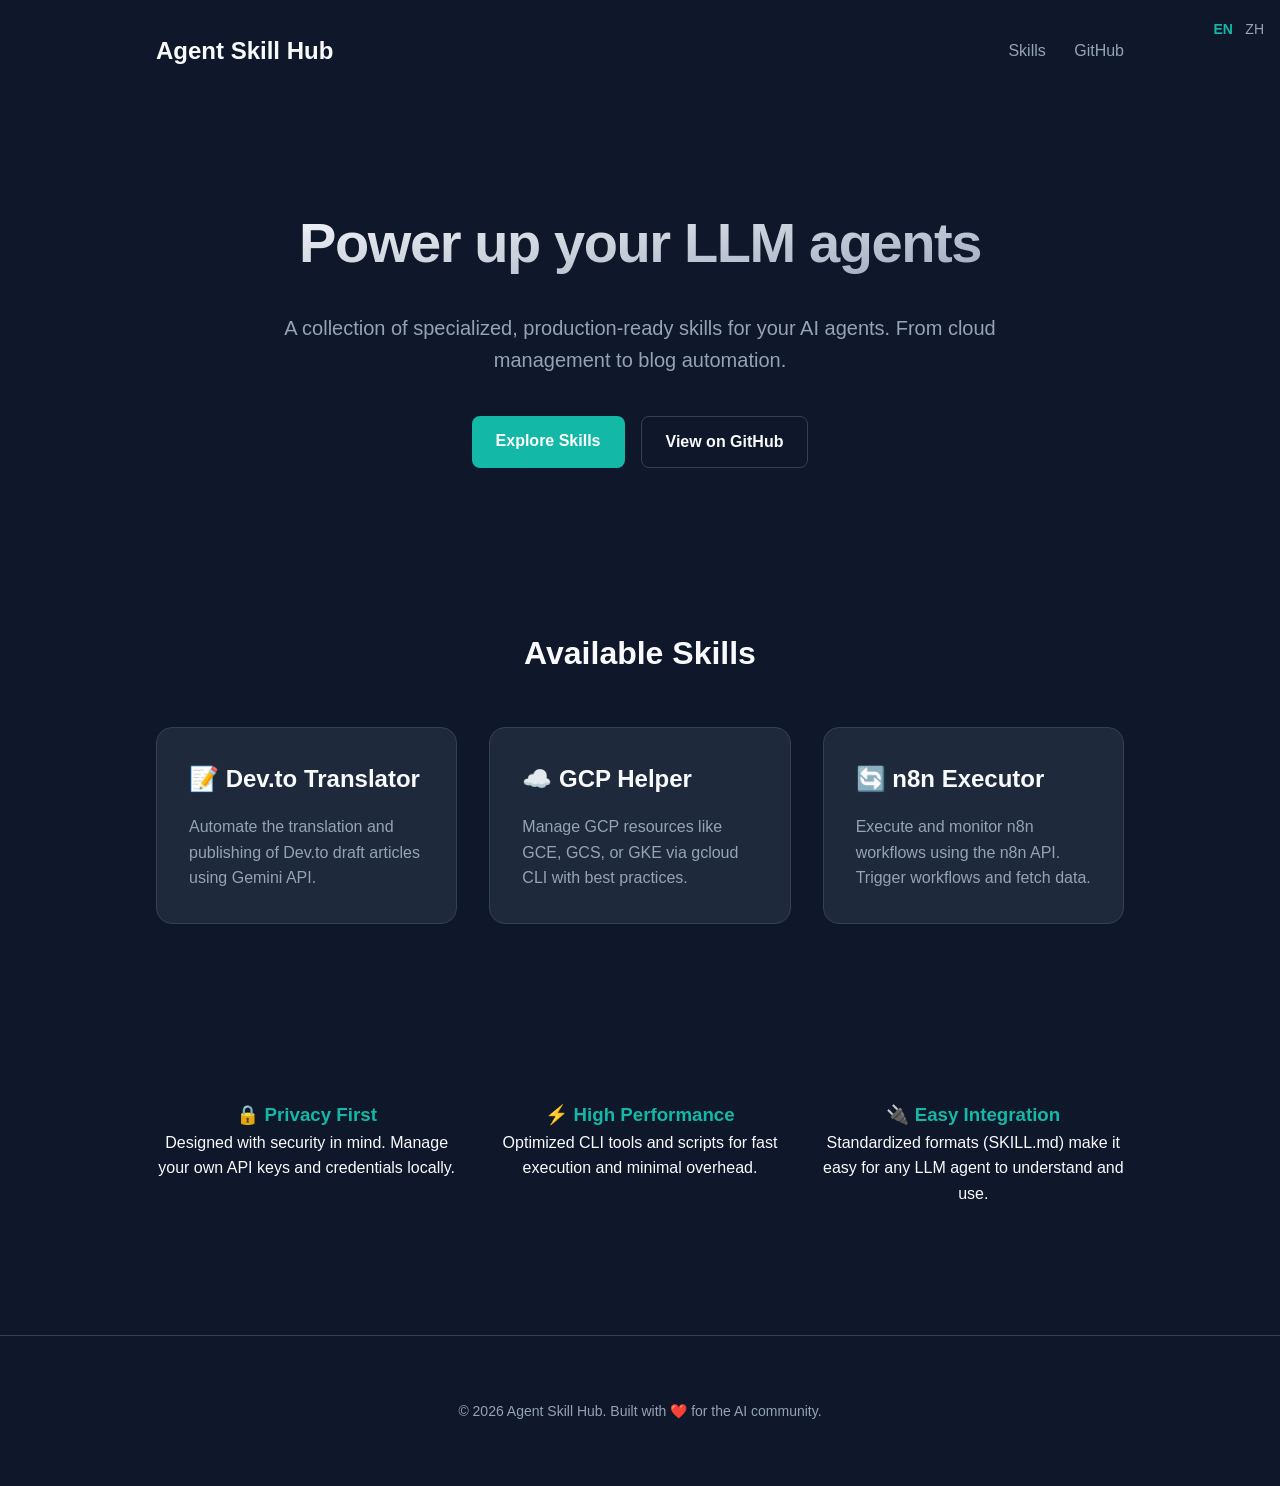
==== docs/en/index.html @ 2c773ce5 "docs: add GitHub Pages documentation in English and Traditional Chinese" ====
<!DOCTYPE html>
<html lang="en">
<head>
    <meta charset="UTF-8">
    <meta name="viewport" content="width=device-width, initial-scale=1.0">
    <title>Agent Skill Hub - Power up your LLM agents</title>
    <link rel="stylesheet" href="../assets/css/style.css">
</head>
<body>
    <div class="lang-switch">
        <a href="../en/index.html" class="active">EN</a>
        <a href="../zh/index.html">ZH</a>
    </div>

    <header>
        <div class="logo" style="font-weight: 800; font-size: 1.5rem;">Agent Skill Hub</div>
        <nav>
            <a href="#skills">Skills</a>
            <a href="https://github.com/kkdai/agent-skill-hub">GitHub</a>
        </nav>
    </header>

    <section class="hero">
        <h1>Power up your LLM agents</h1>
        <p>A collection of specialized, production-ready skills for your AI agents. From cloud management to blog automation.</p>
        <div class="cta-group">
            <a href="#skills" class="btn btn-primary">Explore Skills</a>
            <a href="https://github.com/kkdai/agent-skill-hub" class="btn btn-secondary">View on GitHub</a>
        </div>
    </section>

    <div class="container" id="skills">
        <h2 style="text-align: center; font-size: 2rem;">Available Skills</h2>
        <div class="grid">
            <a href="skills/devto-translator.html" class="card">
                <h3>📝 Dev.to Translator</h3>
                <p>Automate the translation and publishing of Dev.to draft articles using Gemini API.</p>
            </a>
            <a href="skills/gcp-helper.html" class="card">
                <h3>☁️ GCP Helper</h3>
                <p>Manage GCP resources like GCE, GCS, or GKE via gcloud CLI with best practices.</p>
            </a>
            <a href="skills/n8n-executor.html" class="card">
                <h3>🔄 n8n Executor</h3>
                <p>Execute and monitor n8n workflows using the n8n API. Trigger workflows and fetch data.</p>
            </a>
        </div>
    </div>

    <div class="container">
        <div class="grid">
            <div style="text-align: center;">
                <h3 style="color: var(--primary);">🔒 Privacy First</h3>
                <p>Designed with security in mind. Manage your own API keys and credentials locally.</p>
            </div>
            <div style="text-align: center;">
                <h3 style="color: var(--primary);">⚡ High Performance</h3>
                <p>Optimized CLI tools and scripts for fast execution and minimal overhead.</p>
            </div>
            <div style="text-align: center;">
                <h3 style="color: var(--primary);">🔌 Easy Integration</h3>
                <p>Standardized formats (SKILL.md) make it easy for any LLM agent to understand and use.</p>
            </div>
        </div>
    </div>

    <footer>
        <p>&copy; 2026 Agent Skill Hub. Built with ❤️ for the AI community.</p>
    </footer>
</body>
</html>
---- docs/assets/css/style.css ----
:root {
  --primary: #14b8a6; /* teal-500 */
  --primary-hover: #0d9488; /* teal-600 */
  --bg: #0f172a; /* slate-900 */
  --bg-card: #1e293b; /* slate-800 */
  --text: #f8fafc; /* slate-50 */
  --text-muted: #94a3b8; /* slate-400 */
  --border: #334155; /* slate-700 */
}

* {
  box-sizing: border-box;
  margin: 0;
  padding: 0;
}

body {
  font-family: -apple-system, BlinkMacSystemFont, "Segoe UI", Roboto, "Helvetica Neue", Arial, sans-serif;
  background-color: var(--bg);
  color: var(--text);
  line-height: 1.6;
}

header {
  padding: 2rem 1rem;
  max-width: 1000px;
  margin: 0 auto;
  display: flex;
  justify-content: space-between;
  align-items: center;
}

nav a {
  color: var(--text-muted);
  text-decoration: none;
  margin-left: 1.5rem;
  font-weight: 500;
  transition: color 0.2s;
}

nav a:hover {
  color: var(--primary);
}

.hero {
  text-align: center;
  padding: 6rem 1rem;
  max-width: 800px;
  margin: 0 auto;
}

.hero h1 {
  font-size: 3.5rem;
  font-weight: 800;
  margin-bottom: 1.5rem;
  letter-spacing: -0.025em;
  background: linear-gradient(to bottom right, #fff, #94a3b8);
  -webkit-background-clip: text;
  -webkit-text-fill-color: transparent;
}

.hero p {
  font-size: 1.25rem;
  color: var(--text-muted);
  margin-bottom: 2.5rem;
}

.cta-group {
  display: flex;
  gap: 1rem;
  justify-content: center;
}

.btn {
  display: inline-block;
  padding: 0.75rem 1.5rem;
  border-radius: 0.5rem;
  font-weight: 600;
  text-decoration: none;
  transition: all 0.2s;
}

.btn-primary {
  background-color: var(--primary);
  color: white;
}

.btn-primary:hover {
  background-color: var(--primary-hover);
}

.btn-secondary {
  border: 1px solid var(--border);
  color: var(--text);
}

.btn-secondary:hover {
  background-color: var(--bg-card);
}

.container {
  max-width: 1000px;
  margin: 0 auto;
  padding: 4rem 1rem;
}

.grid {
  display: grid;
  grid-template-columns: repeat(auto-fit, minmax(300px, 1fr));
  gap: 2rem;
  margin-top: 3rem;
}

.card {
  background-color: var(--bg-card);
  padding: 2rem;
  border-radius: 1rem;
  border: 1px solid var(--border);
  transition: transform 0.2s;
  text-decoration: none;
  color: inherit;
  display: block;
}

.card:hover {
  transform: translateY(-5px);
  border-color: var(--primary);
}

.card h3 {
  font-size: 1.5rem;
  margin-bottom: 1rem;
  display: flex;
  align-items: center;
  gap: 0.5rem;
}

.card p {
  color: var(--text-muted);
  font-size: 1rem;
}

.skill-detail {
  max-width: 800px;
  margin: 0 auto;
  padding: 4rem 1.5rem;
}

.skill-detail h2 {
  font-size: 2.5rem;
  margin-bottom: 2rem;
  color: var(--primary);
}

.skill-detail h3 {
  font-size: 1.5rem;
  margin-top: 2rem;
  margin-bottom: 1rem;
}

.skill-detail p, .skill-detail li {
  color: var(--text-muted);
  margin-bottom: 1rem;
}

.skill-detail ul {
  margin-left: 1.5rem;
  margin-bottom: 1.5rem;
}

pre {
  background-color: #000;
  padding: 1.5rem;
  border-radius: 0.5rem;
  overflow-x: auto;
  margin: 1.5rem 0;
  border: 1px solid var(--border);
}

code {
  font-family: ui-monospace, SFMono-Regular, Menlo, Monaco, Consolas, "Liberation Mono", "Courier New", monospace;
  font-size: 0.9rem;
}

table {
  width: 100%;
  border-collapse: collapse;
  margin: 2rem 0;
}

th, td {
  text-align: left;
  padding: 1rem;
  border-bottom: 1px solid var(--border);
}

th {
  color: var(--primary);
}

footer {
  text-align: center;
  padding: 4rem 1rem;
  color: var(--text-muted);
  font-size: 0.875rem;
  border-top: 1px solid var(--border);
  margin-top: 4rem;
}

.lang-switch {
  position: absolute;
  top: 1rem;
  right: 1rem;
}

.lang-switch a {
  color: var(--text-muted);
  text-decoration: none;
  font-size: 0.875rem;
  margin-left: 0.5rem;
}

.lang-switch a.active {
  color: var(--primary);
  font-weight: bold;
}
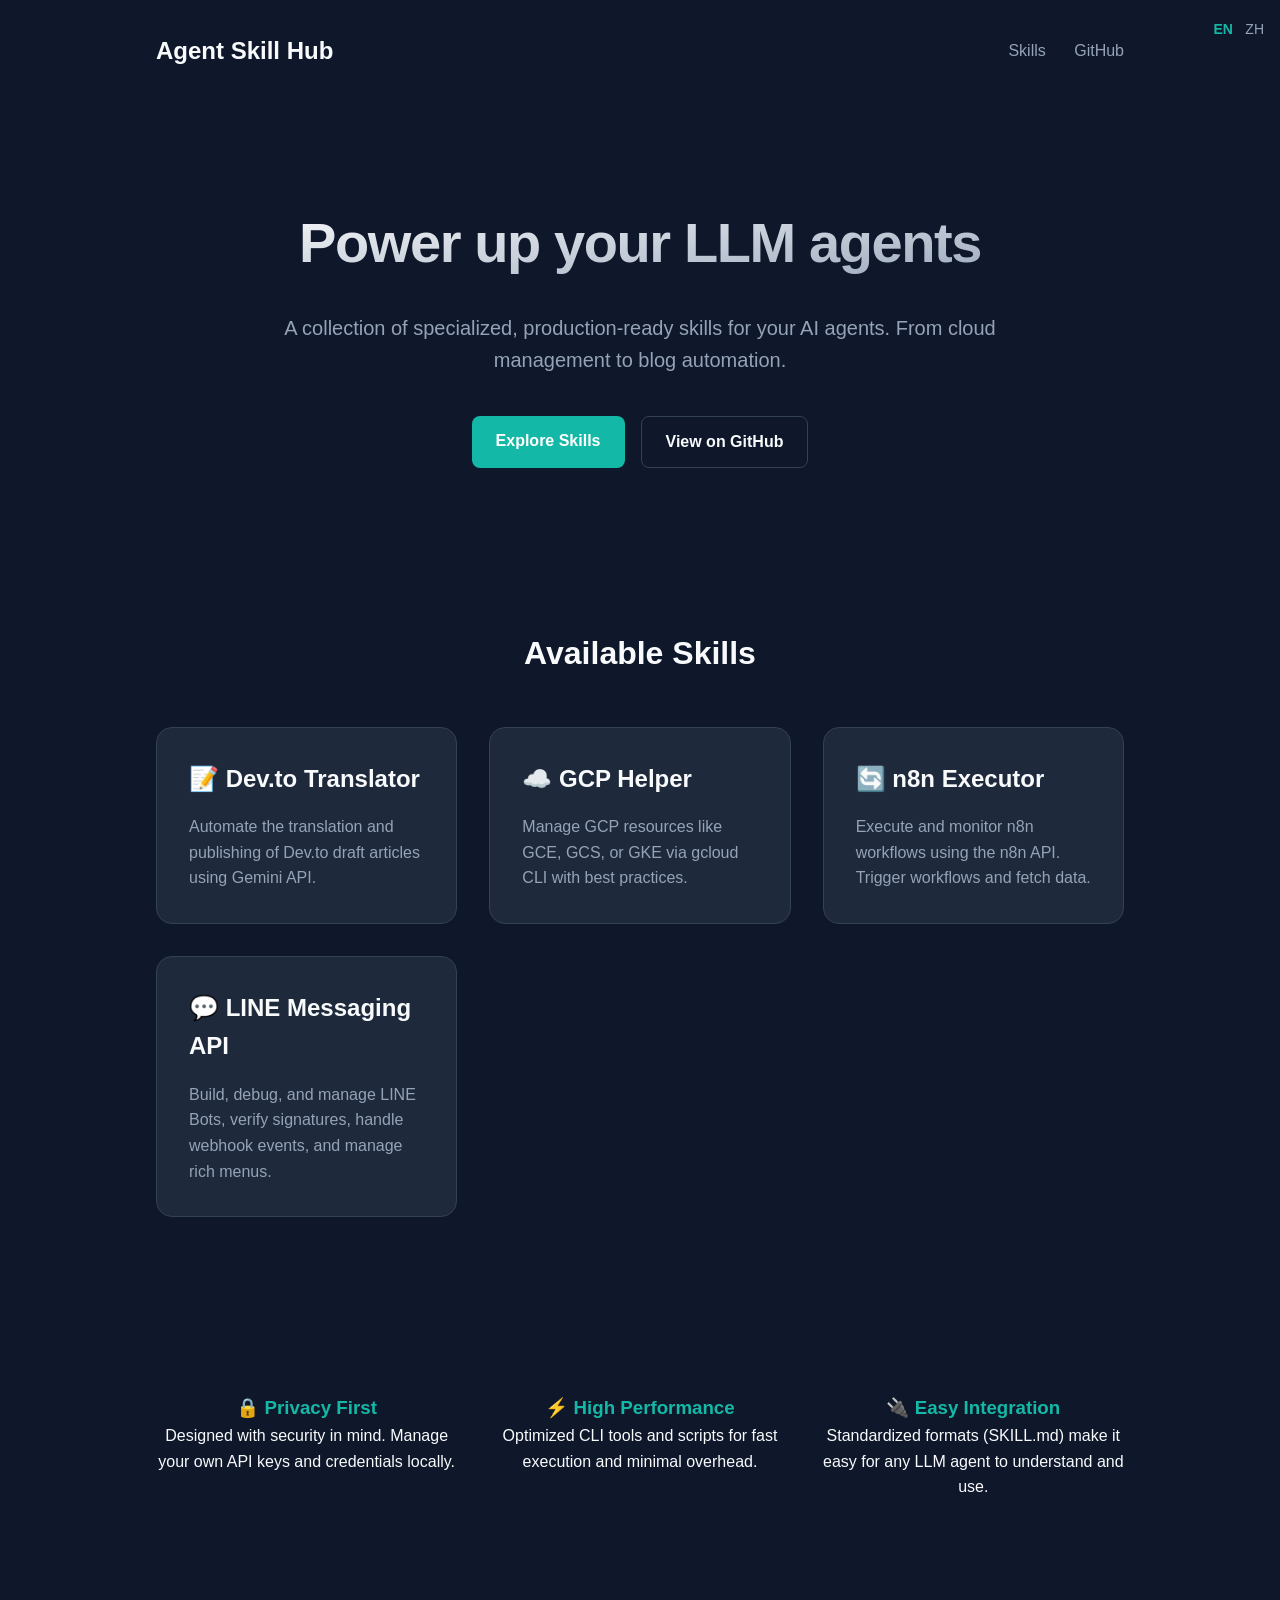
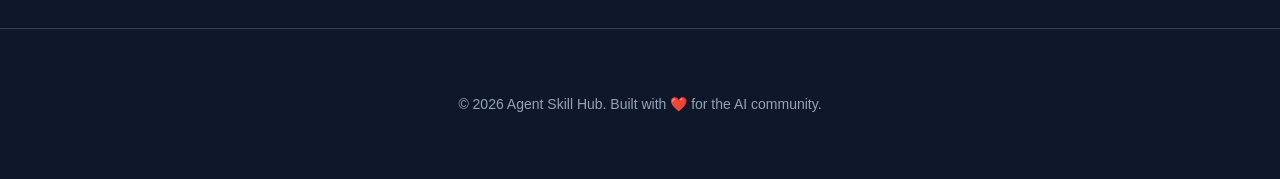
==== commit 744a313d: "feat: Add LINE Messaging API skill and update docs" ====
--- a/docs/en/index.html
+++ b/docs/en/index.html
@@ -44,6 +44,10 @@
                 <h3>🔄 n8n Executor</h3>
                 <p>Execute and monitor n8n workflows using the n8n API. Trigger workflows and fetch data.</p>
             </a>
+            <a href="skills/line-messaging-api.html" class="card">
+                <h3>💬 LINE Messaging API</h3>
+                <p>Build, debug, and manage LINE Bots, verify signatures, handle webhook events, and manage rich menus.</p>
+            </a>
         </div>
     </div>
 
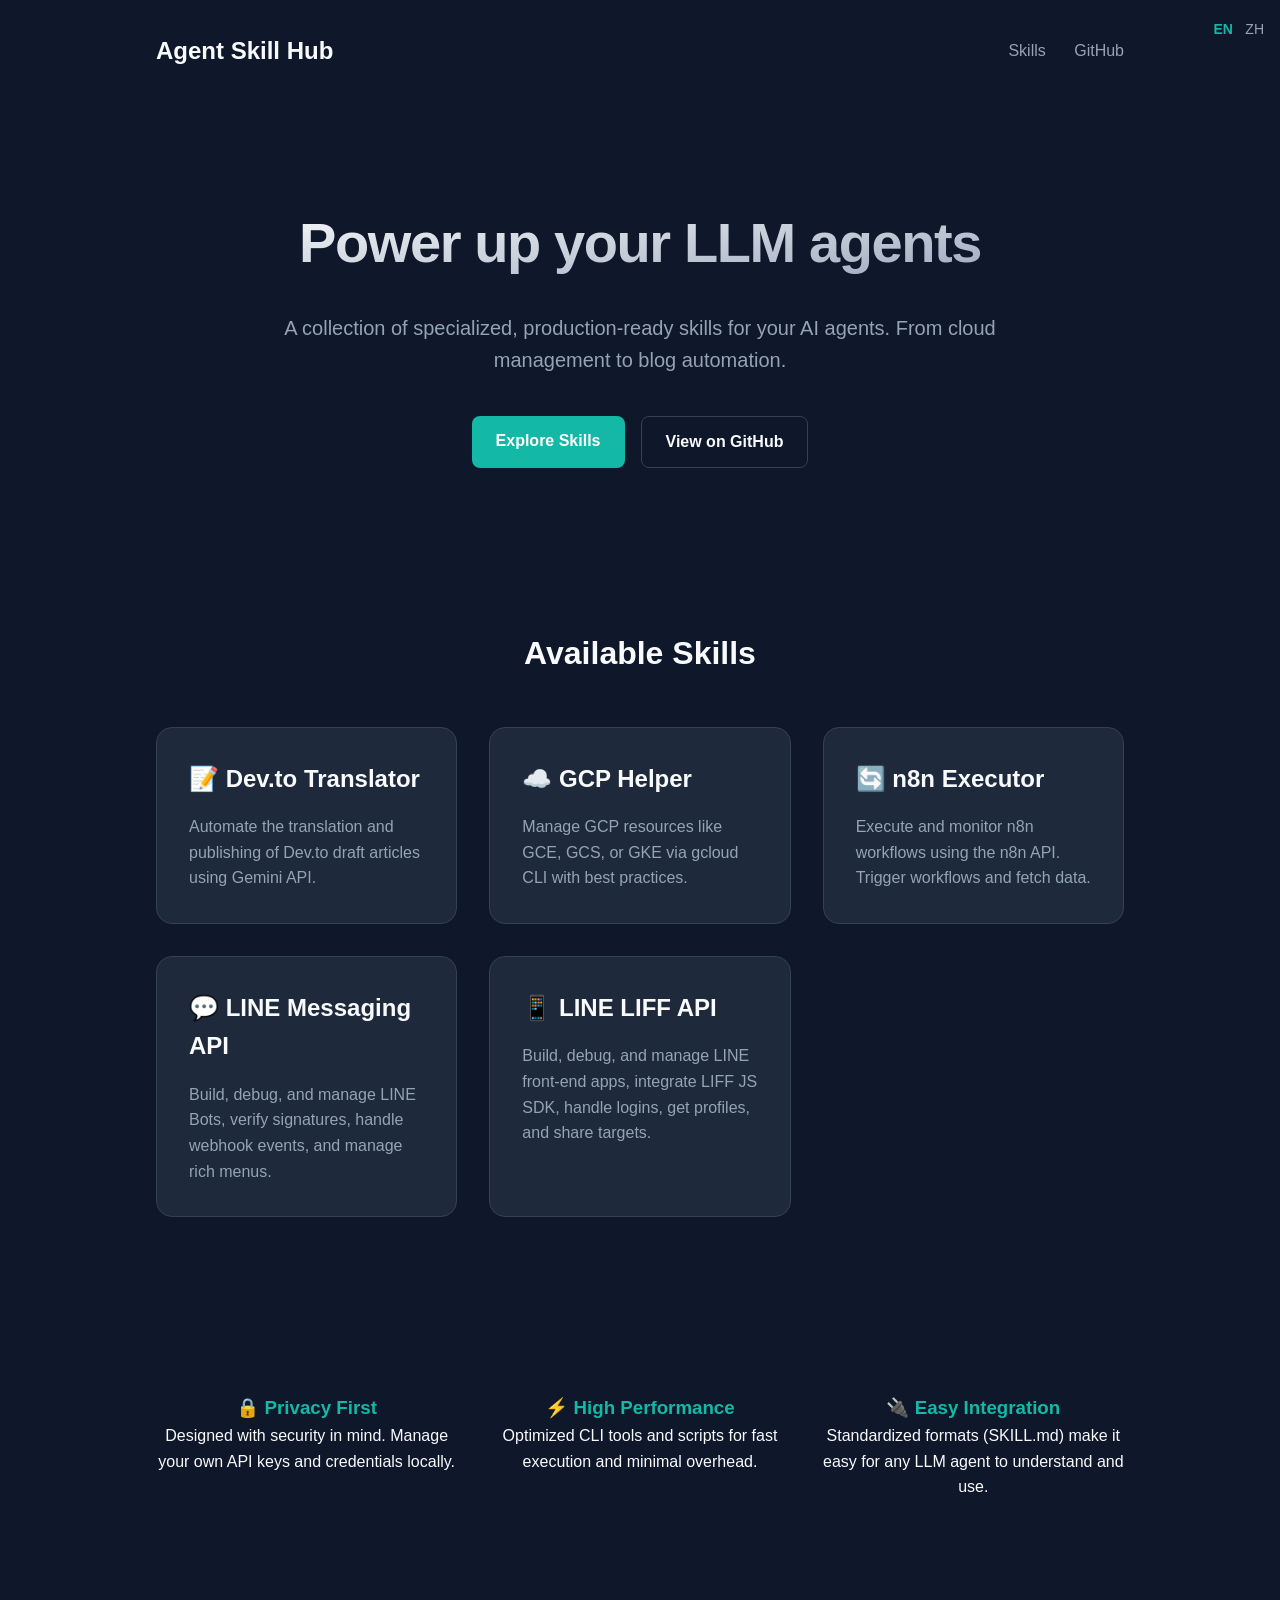
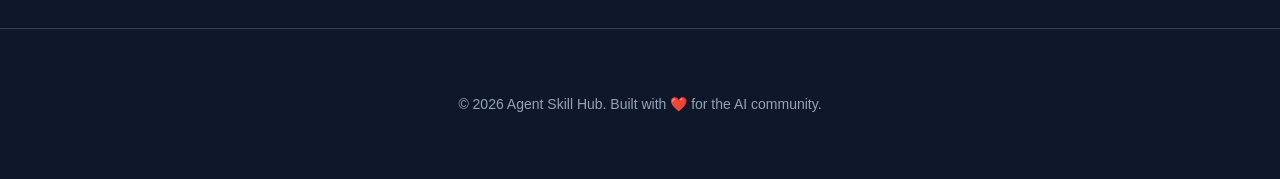
==== commit 71fdef8b: "feat: Add LINE LIFF API skill and update docs" ====
--- a/docs/en/index.html
+++ b/docs/en/index.html
@@ -48,6 +48,10 @@
                 <h3>💬 LINE Messaging API</h3>
                 <p>Build, debug, and manage LINE Bots, verify signatures, handle webhook events, and manage rich menus.</p>
             </a>
+            <a href="skills/line-liff-api.html" class="card">
+                <h3>📱 LINE LIFF API</h3>
+                <p>Build, debug, and manage LINE front-end apps, integrate LIFF JS SDK, handle logins, get profiles, and share targets.</p>
+            </a>
         </div>
     </div>
 
